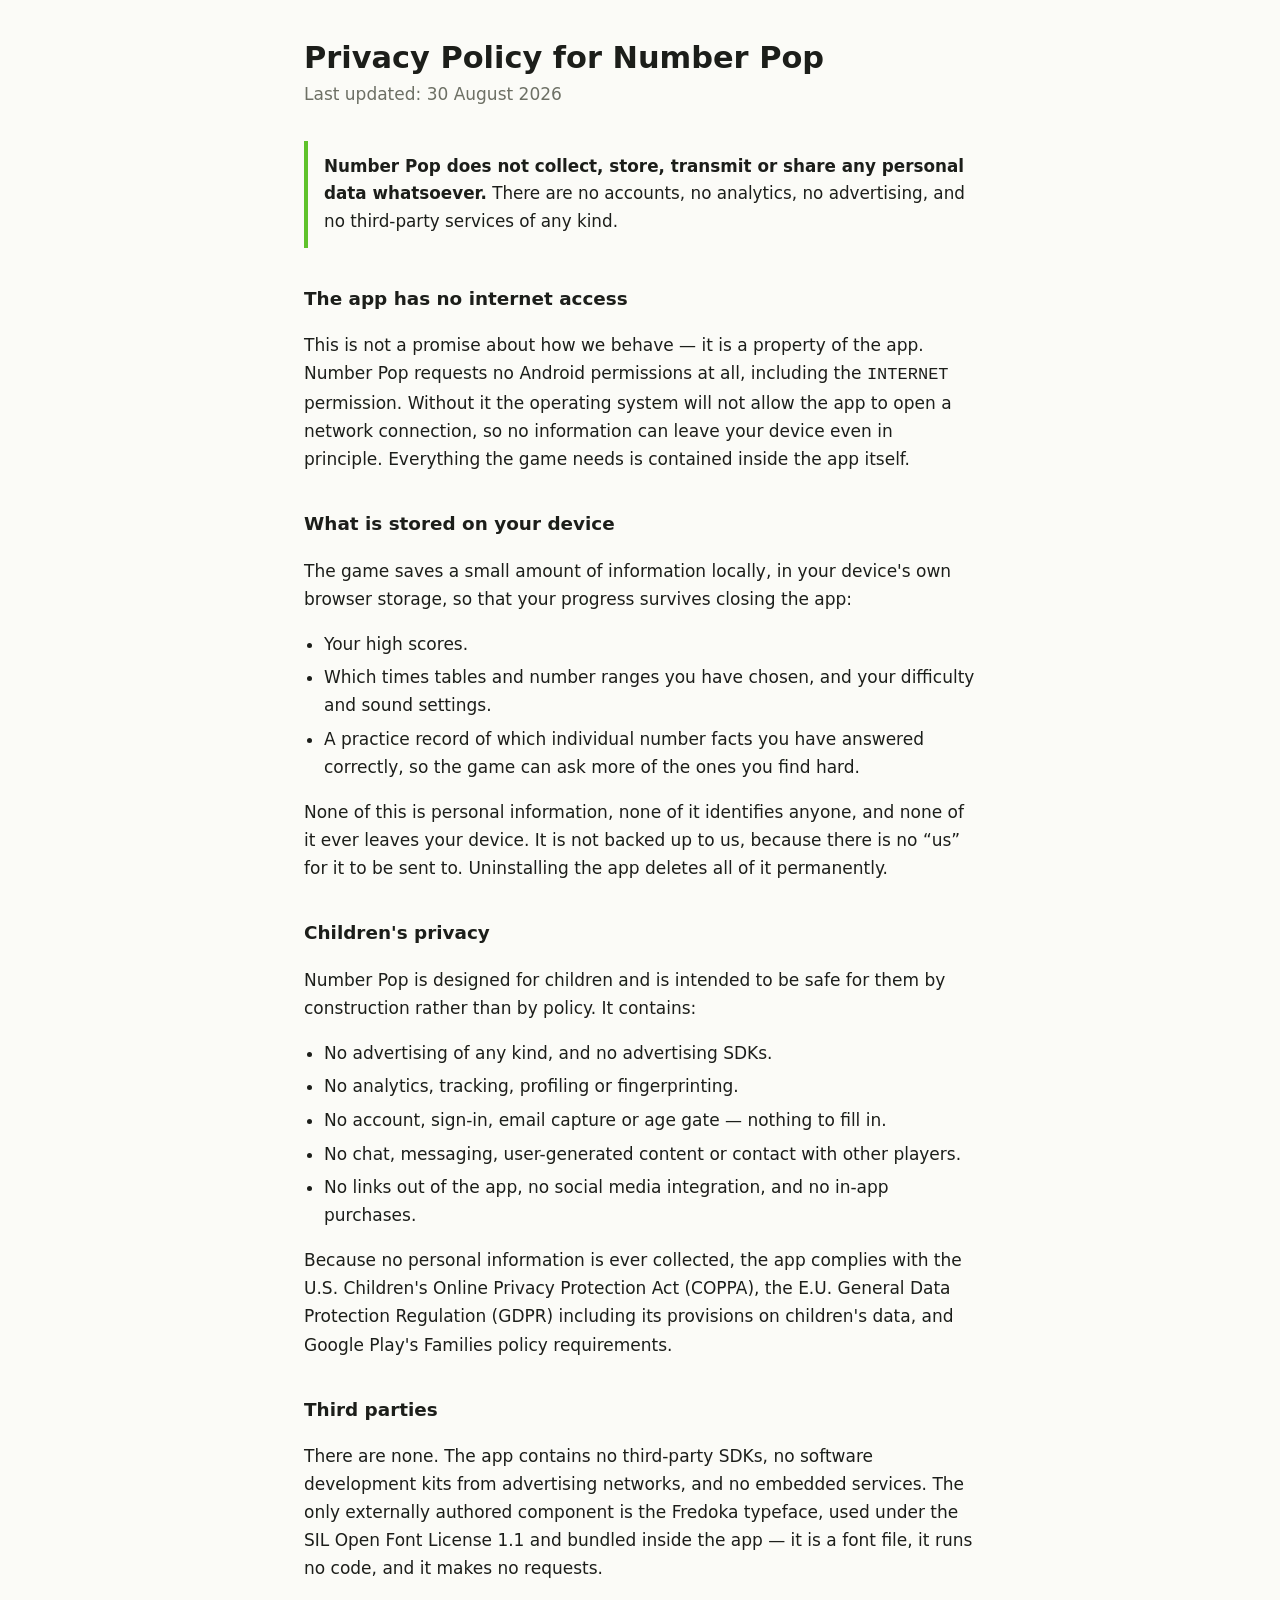
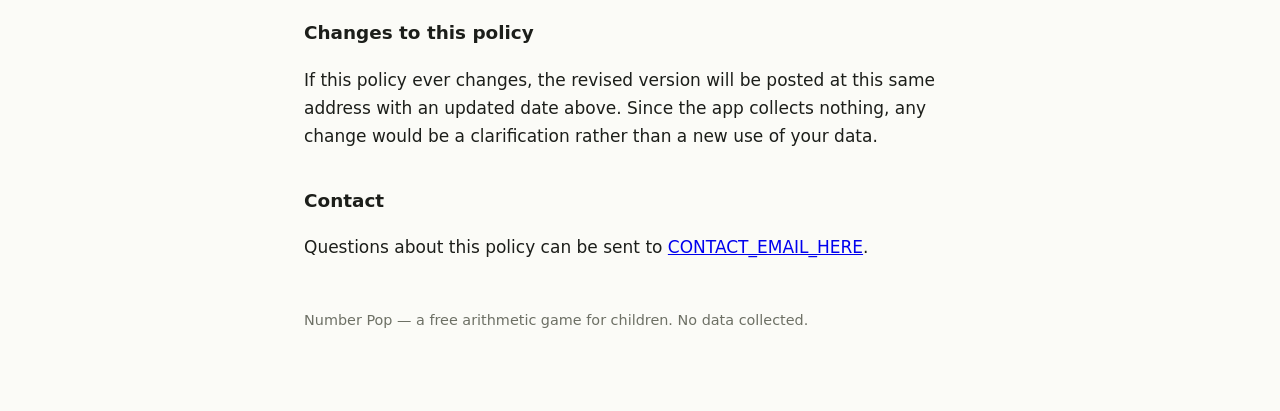
==== docs/privacy.html @ 36952511 "Wire up release signing, self-host Fredoka, and add the Play listing Three things stood between the " ====
<!DOCTYPE html>
<html lang="en">
<head>
<meta charset="utf-8">
<meta name="viewport" content="width=device-width, initial-scale=1">
<title>Number Pop — Privacy Policy</title>
<style>
  :root { color-scheme: light dark; }
  body {
    max-width: 42rem;
    margin: 0 auto;
    padding: 2.5rem 1.25rem 5rem;
    font: 17px/1.65 "Trebuchet MS", "Segoe UI", system-ui, sans-serif;
    color: #1c1e1a;
    background: #fbfbf7;
  }
  @media (prefers-color-scheme: dark) {
    body { color: #e9eae2; background: #15170f; }
    a { color: #83da53; }
  }
  h1 { font-size: 1.9rem; line-height: 1.2; margin: 0 0 .25rem; }
  h2 { font-size: 1.15rem; margin: 2.25rem 0 .5rem; }
  .sub { color: #6d7065; margin: 0 0 2rem; }
  @media (prefers-color-scheme: dark) { .sub { color: #a7aa9d; } }
  .lead {
    border-left: 4px solid #5fc22b;
    padding: .75rem 0 .75rem 1rem;
    margin: 0 0 1.5rem;
    font-size: 1.05rem;
  }
  ul { padding-left: 1.25rem; }
  li { margin: .35rem 0; }
  footer { margin-top: 3rem; font-size: .9rem; color: #6d7065; }
  @media (prefers-color-scheme: dark) { footer { color: #a7aa9d; } }
</style>
</head>
<body>

<h1>Privacy Policy for Number Pop</h1>
<p class="sub">Last updated: 30 August 2026</p>

<p class="lead">
  <strong>Number Pop does not collect, store, transmit or share any personal
  data whatsoever.</strong> There are no accounts, no analytics, no advertising,
  and no third-party services of any kind.
</p>

<h2>The app has no internet access</h2>
<p>
  This is not a promise about how we behave — it is a property of the app.
  Number Pop requests no Android permissions at all, including the
  <code>INTERNET</code> permission. Without it the operating system will not
  allow the app to open a network connection, so no information can leave your
  device even in principle. Everything the game needs is contained inside the
  app itself.
</p>

<h2>What is stored on your device</h2>
<p>
  The game saves a small amount of information locally, in your device's own
  browser storage, so that your progress survives closing the app:
</p>
<ul>
  <li>Your high scores.</li>
  <li>Which times tables and number ranges you have chosen, and your
      difficulty and sound settings.</li>
  <li>A practice record of which individual number facts you have answered
      correctly, so the game can ask more of the ones you find hard.</li>
</ul>
<p>
  None of this is personal information, none of it identifies anyone, and none
  of it ever leaves your device. It is not backed up to us, because there is no
  “us” for it to be sent to. Uninstalling the app deletes all of it permanently.
</p>

<h2>Children's privacy</h2>
<p>
  Number Pop is designed for children and is intended to be safe for them by
  construction rather than by policy. It contains:
</p>
<ul>
  <li>No advertising of any kind, and no advertising SDKs.</li>
  <li>No analytics, tracking, profiling or fingerprinting.</li>
  <li>No account, sign-in, email capture or age gate — nothing to fill in.</li>
  <li>No chat, messaging, user-generated content or contact with other players.</li>
  <li>No links out of the app, no social media integration, and no in-app
      purchases.</li>
</ul>
<p>
  Because no personal information is ever collected, the app complies with the
  U.S. Children's Online Privacy Protection Act (COPPA), the E.U. General Data
  Protection Regulation (GDPR) including its provisions on children's data, and
  Google Play's Families policy requirements.
</p>

<h2>Third parties</h2>
<p>
  There are none. The app contains no third-party SDKs, no software development
  kits from advertising networks, and no embedded services. The only externally
  authored component is the Fredoka typeface, used under the SIL Open Font
  License 1.1 and bundled inside the app — it is a font file, it runs no code,
  and it makes no requests.
</p>

<h2>Changes to this policy</h2>
<p>
  If this policy ever changes, the revised version will be posted at this same
  address with an updated date above. Since the app collects nothing, any change
  would be a clarification rather than a new use of your data.
</p>

<h2>Contact</h2>
<p>
  Questions about this policy can be sent to
  <a href="mailto:CONTACT_EMAIL_HERE">CONTACT_EMAIL_HERE</a>.
</p>

<footer>
  Number Pop — a free arithmetic game for children. No data collected.
</footer>

</body>
</html>
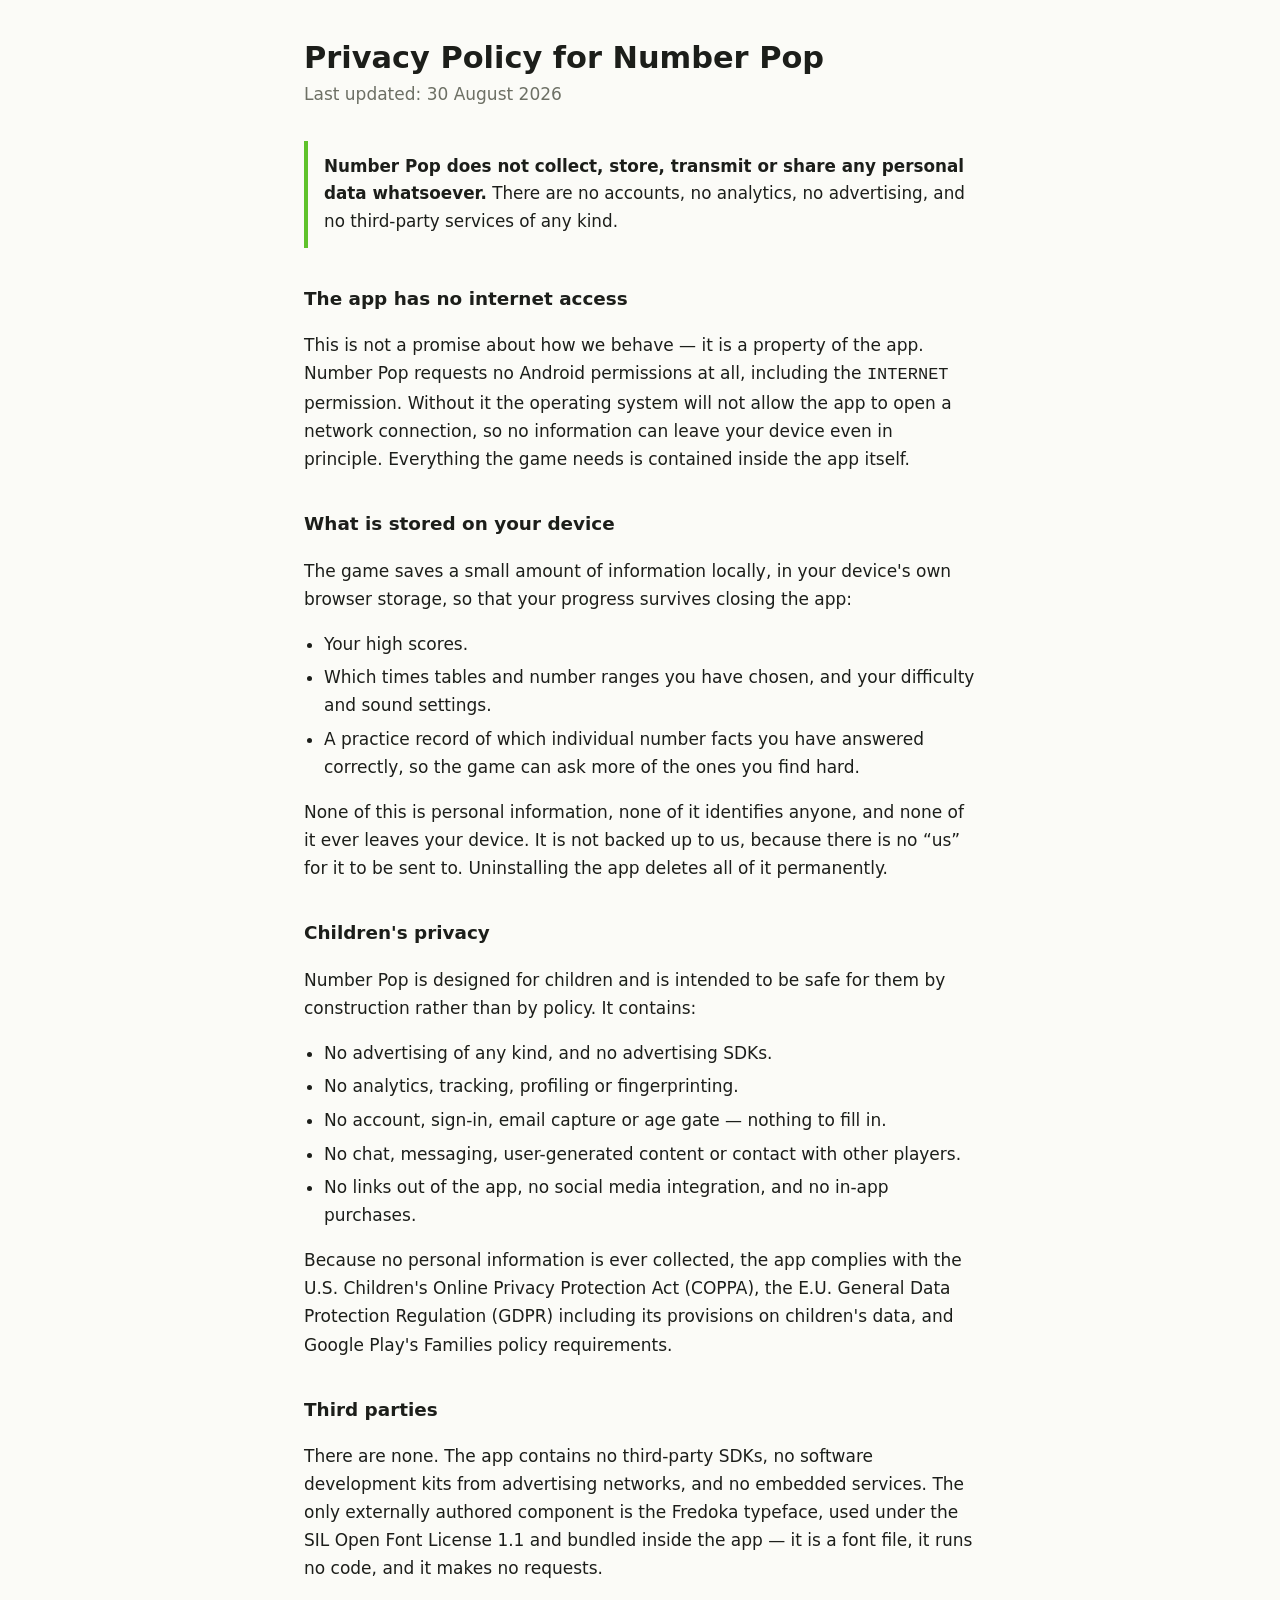
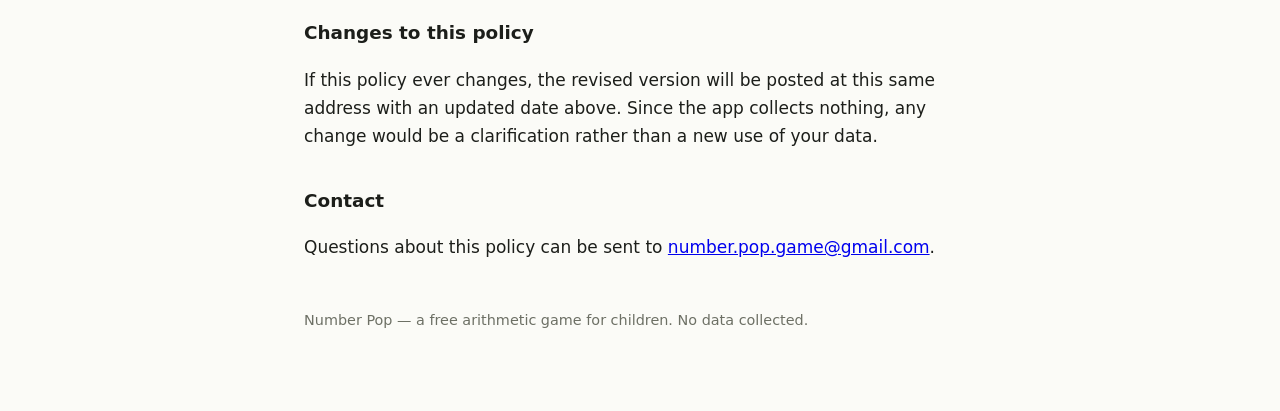
==== commit d7d6d351: "Give the privacy policy a real contact address number.pop.game@gmail.com, made for this rather than " ====
--- a/docs/privacy.html
+++ b/docs/privacy.html
@@ -112,7 +112,7 @@
 <h2>Contact</h2>
 <p>
   Questions about this policy can be sent to
-  <a href="mailto:CONTACT_EMAIL_HERE">CONTACT_EMAIL_HERE</a>.
+  <a href="mailto:number.pop.game@gmail.com">number.pop.game@gmail.com</a>.
 </p>
 
 <footer>
